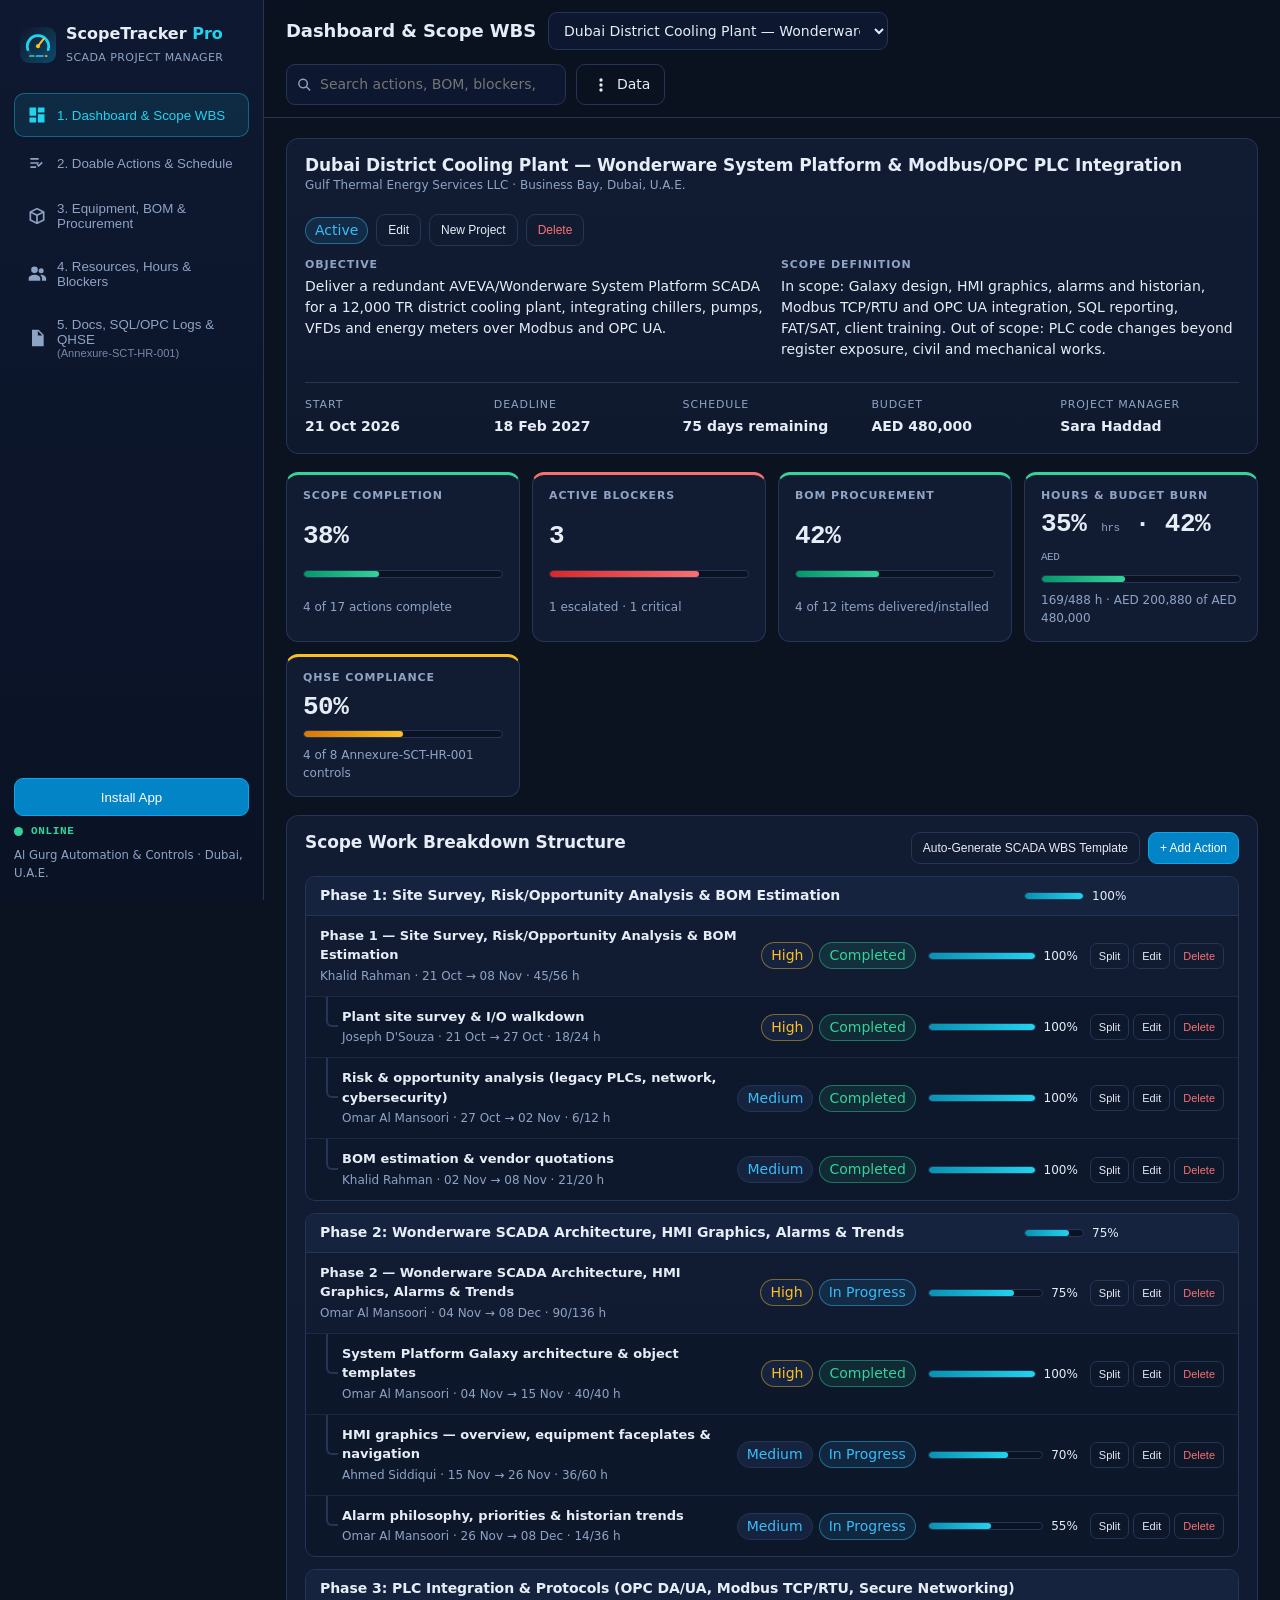
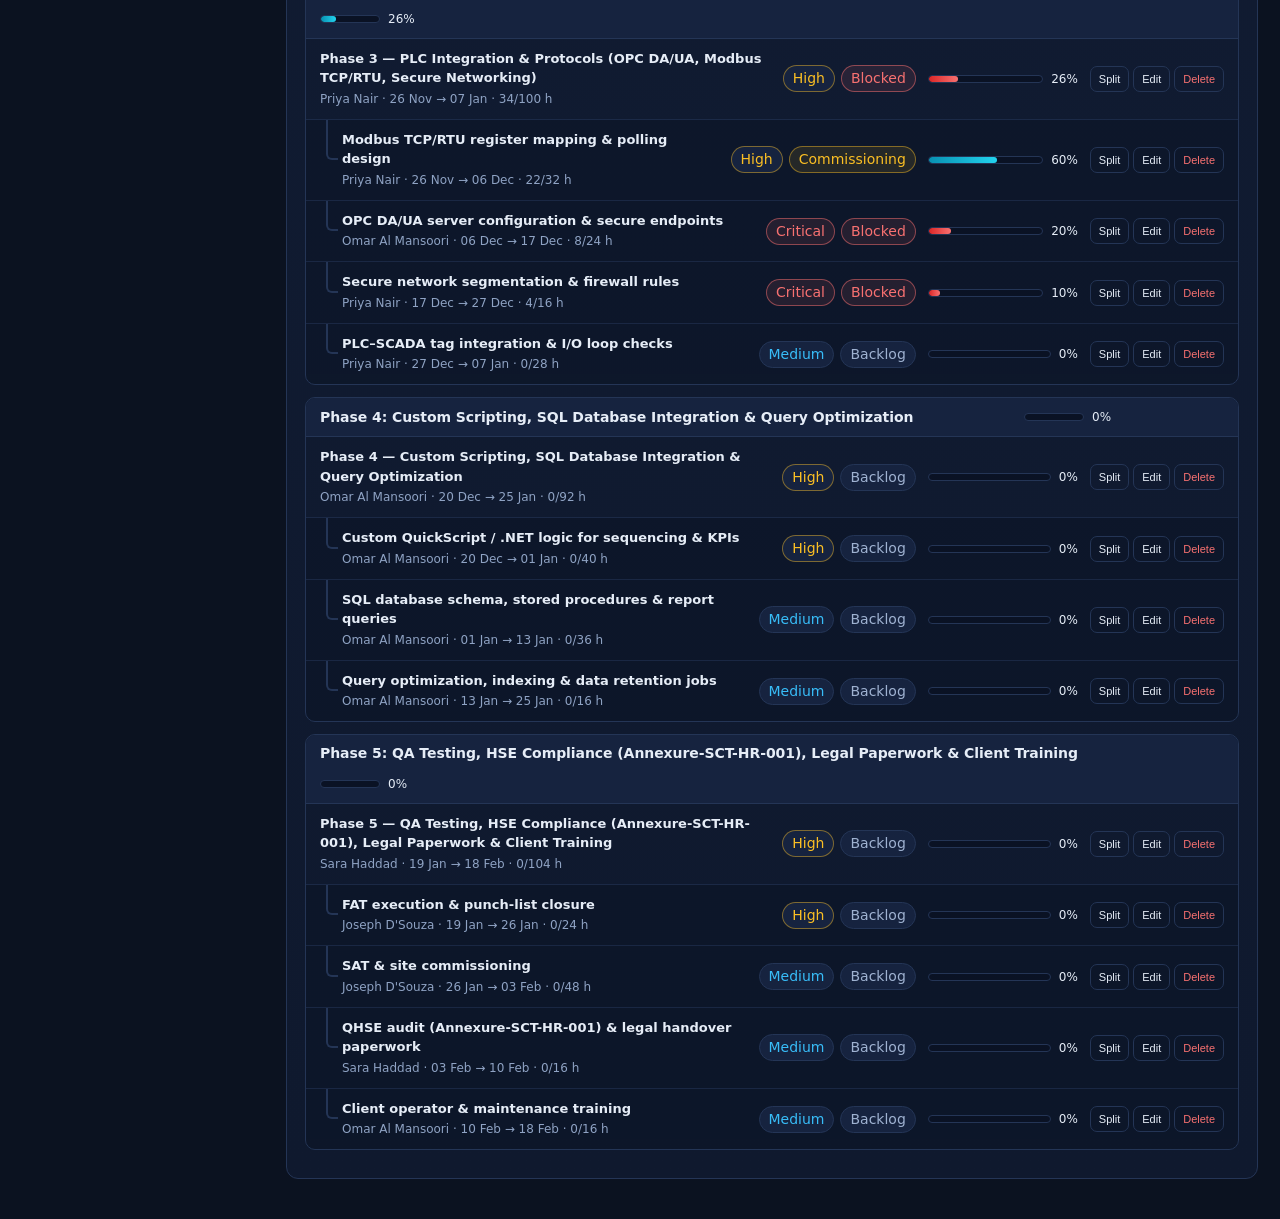
==== index.html @ cbdf81e4 "Add files via upload" ====
<!doctype html>
<html lang="en">
<head>
<meta charset="utf-8">
<meta name="viewport" content="width=device-width, initial-scale=1, viewport-fit=cover">
<title>ScopeTracker Pro — SCADA Engineering &amp; Project Manager</title>
<meta name="description" content="Offline-first project scope, WBS, BOM, resource and QHSE manager for Wonderware/AVEVA SCADA engineers.">
<link rel="manifest" href="manifest.webmanifest">
<link rel="icon" href="favicon.ico" sizes="any">
<link rel="icon" href="favicon.svg" type="image/svg+xml">
<link rel="icon" type="image/png" sizes="32x32" href="icons/favicon-32x32.png">
<link rel="icon" type="image/png" sizes="16x16" href="icons/favicon-16x16.png">
<link rel="apple-touch-icon" sizes="180x180" href="apple-touch-icon.png">
<meta name="theme-color" content="#0f172a">
<meta name="apple-mobile-web-app-capable" content="yes">
<meta name="mobile-web-app-capable" content="yes">
<meta name="apple-mobile-web-app-status-bar-style" content="black-translucent">
<meta name="apple-mobile-web-app-title" content="ScopeTracker">
<link rel="stylesheet" href="css/styles.css">
</head>
<body>

<svg width="0" height="0" style="position:absolute" aria-hidden="true" focusable="false">
  <defs>
    <symbol id="i-dash" viewBox="0 0 24 24"><path d="M3 13h8V3H3zm0 8h8v-6H3zm10 0h8V11h-8zm0-18v6h8V3z" fill="currentColor"/></symbol>
    <symbol id="i-tasks" viewBox="0 0 24 24"><path d="M4 6h10v2H4zm0 5h10v2H4zm0 5h7v2H4zm13.5-5.5 1.4 1.4-4.9 4.9-2.6-2.6 1.4-1.4 1.2 1.2z" fill="currentColor"/></symbol>
    <symbol id="i-bom" viewBox="0 0 24 24"><path d="M12 2 3 6.5v11L12 22l9-4.5v-11zm0 2.2 5.9 2.9L12 10 6.1 7.1zM5 8.7l6 3v7.6l-6-3zm8 10.6v-7.6l6-3v7.6z" fill="currentColor"/></symbol>
    <symbol id="i-team" viewBox="0 0 24 24"><path d="M9 11a4 4 0 1 0 0-8 4 4 0 0 0 0 8zm8 0a3 3 0 1 0 0-6 3 3 0 0 0 0 6zM9 13c-3 0-7 1.5-7 4.5V20h14v-2.5C16 14.5 12 13 9 13zm8 0c-.4 0-.8 0-1.2.1 1.4 1 2.2 2.4 2.2 4.4V20h5v-2.5c0-2.7-3.4-4.5-6-4.5z" fill="currentColor"/></symbol>
    <symbol id="i-docs" viewBox="0 0 24 24"><path d="M6 2h8l6 6v14H6zm7 1.5V9h5.5zM8 13h8v1.6H8zm0 3.5h8v1.6H8z" fill="currentColor"/></symbol>
    <symbol id="i-menu" viewBox="0 0 24 24"><path d="M12 8a2 2 0 1 0 0-4 2 2 0 0 0 0 4zm0 6a2 2 0 1 0 0-4 2 2 0 0 0 0 4zm0 6a2 2 0 1 0 0-4 2 2 0 0 0 0 4z" fill="currentColor"/></symbol>
    <symbol id="i-search" viewBox="0 0 24 24"><path d="M10 3a7 7 0 1 0 4.4 12.4l4.9 4.9 1.4-1.4-4.9-4.9A7 7 0 0 0 10 3zm0 2a5 5 0 1 1 0 10 5 5 0 0 1 0-10z" fill="currentColor"/></symbol>
  </defs>
</svg>

<a class="skip-link" href="#view">Skip to content</a>

<div class="shell">

  <aside class="sidebar">
    <div class="brand">
      <img src="favicon.svg" alt="" width="36" height="36">
      <div>
        <strong>ScopeTracker <em>Pro</em></strong>
        <small>SCADA Project Manager</small>
      </div>
    </div>

    <nav class="nav" aria-label="Primary">
      <button type="button" data-view="dashboard" title="Dashboard &amp; Scope WBS">
        <svg class="ico"><use href="#i-dash"/></svg>
        <span class="lbl-long">1. Dashboard &amp; Scope WBS</span><span class="lbl-short">Dashboard</span>
      </button>
      <button type="button" data-view="actions" title="Doable Actions &amp; Schedule">
        <svg class="ico"><use href="#i-tasks"/></svg>
        <span class="lbl-long">2. Doable Actions &amp; Schedule</span><span class="lbl-short">Actions</span>
      </button>
      <button type="button" data-view="bom" title="Equipment, BOM &amp; Procurement">
        <svg class="ico"><use href="#i-bom"/></svg>
        <span class="lbl-long">3. Equipment, BOM &amp; Procurement</span><span class="lbl-short">BOM</span>
      </button>
      <button type="button" data-view="resources" title="Resources, Hours &amp; Blockers">
        <svg class="ico"><use href="#i-team"/></svg>
        <span class="lbl-long">4. Resources, Hours &amp; Blockers</span><span class="lbl-short">Resources</span>
      </button>
      <button type="button" data-view="docs" title="Docs, SQL/OPC Logs &amp; QHSE (Annexure-SCT-HR-001)">
        <svg class="ico"><use href="#i-docs"/></svg>
        <span class="lbl-long">5. Docs, SQL/OPC Logs &amp; QHSE <small>(Annexure-SCT-HR-001)</small></span><span class="lbl-short">Docs·QHSE</span>
      </button>
    </nav>

    <div class="side-foot">
      <button type="button" class="btn primary block" id="installBtn" hidden>Install App</button>
      <div class="net" id="netState" role="status" aria-live="polite">
        <span class="net-dot"></span><span class="net-text">Online</span>
      </div>
      <small class="muted">Al Gurg Automation &amp; Controls · Dubai, U.A.E.</small>
    </div>
  </aside>

  <div class="main">
    <header class="topbar">
      <div class="topbar-title">
        <h1 id="pageTitle">Dashboard &amp; Scope WBS</h1>
        <label class="project-switch">
          <span class="sr-only">Active project</span>
          <select id="projectSwitch" aria-label="Active project"></select>
        </label>
      </div>
      <div class="topbar-tools">
        <label class="search">
          <svg class="ico"><use href="#i-search"/></svg>
          <input id="globalSearch" type="search" placeholder="Search actions, BOM, blockers, notes…" autocomplete="off" aria-label="Search">
        </label>
        <div class="net net-compact" id="netStateTop" role="status" aria-live="polite">
          <span class="net-dot"></span><span class="net-text">Online</span>
        </div>
        <details class="menu" id="dataMenu">
          <summary class="btn ghost" aria-label="Data and reports menu"><svg class="ico"><use href="#i-menu"/></svg><span class="menu-label">Data</span></summary>
          <div class="menu-panel">
            <button type="button" data-act="export-report">Export Project Report (JSON)</button>
            <button type="button" data-act="print-report">Printable Executive Summary</button>
            <hr>
            <button type="button" data-act="export-backup">Full Backup (JSON)</button>
            <button type="button" data-act="import-json">Import JSON Backup…</button>
            <hr>
            <button type="button" data-act="reset-demo" class="danger-text">Reset to Demo Data</button>
          </div>
        </details>
      </div>
    </header>

    <div class="install-banner" id="installBanner" hidden>
      <div>
        <strong id="installTitle">Install ScopeTracker Pro</strong>
        <span id="installText">Add it to your device for full-screen, offline-ready access to your project workspace.</span>
      </div>
      <div class="install-actions">
        <button type="button" class="btn primary sm" id="installBannerBtn">Install</button>
        <button type="button" class="btn ghost sm" id="installDismiss">Not now</button>
      </div>
    </div>

    <main id="view" tabindex="-1" aria-live="polite"></main>
  </div>
</div>

<div id="modalRoot"></div>
<div id="toastRoot" aria-live="polite"></div>

<div class="update-toast" id="updateToast" role="alert" hidden>
  <span>A new version of ScopeTracker Pro is ready.</span>
  <button type="button" class="btn primary sm" id="updateBtn">Update now</button>
  <button type="button" class="btn ghost sm" id="updateDismiss">Later</button>
</div>

<input type="file" id="importFile" accept="application/json,.json" hidden>
<div id="printReport" aria-hidden="true"></div>

<noscript><p style="padding:24px;color:#fff">ScopeTracker Pro requires JavaScript.</p></noscript>
<script src="js/app.js" defer></script>
</body>
</html>
---- css/styles.css ----
/* ScopeTracker Pro — industrial HMI dark theme */
:root {
  --bg: #0b1220;
  --surface: #111c33;
  --surface-2: #16233f;
  --surface-3: #1b2c4f;
  --line: #243556;
  --text: #e6edf7;
  --muted: #8fa3c4;
  --cyan: #22d3ee;
  --blue: #38bdf8;
  --amber: #fbbf24;
  --green: #34d399;
  --red: #f87171;
  --violet: #a78bfa;
  --radius: 12px;
  --shadow: 0 10px 30px rgba(0, 0, 0, .35);
  --side-w: 264px;
  --bottom-h: 62px;
  color-scheme: dark;
}

* { box-sizing: border-box; }
html { -webkit-text-size-adjust: 100%; }
body {
  margin: 0; min-height: 100vh; background: radial-gradient(1100px 520px at 15% -10%, #12315a 0%, transparent 60%), var(--bg);
  color: var(--text); font: 14px/1.5 system-ui, -apple-system, "Segoe UI", Roboto, sans-serif;
  padding-bottom: env(safe-area-inset-bottom);
}
h1, h2, h3, h4 { margin: 0; line-height: 1.25; letter-spacing: -.005em; }
h2 { font-size: 17px; } h3 { font-size: 14px; } h4 { font-size: 13px; }
p { margin: 0 0 8px; }
.muted { color: var(--muted); }
.small { font-size: 12px; }
.nowrap { white-space: nowrap; }
.spacer { flex: 1; }
.text-danger { color: var(--red); } .text-warn { color: var(--amber); } .text-ok { color: var(--green); }
.danger-text { color: var(--red) !important; }
.sr-only { position: absolute; width: 1px; height: 1px; overflow: hidden; clip: rect(0 0 0 0); white-space: nowrap; }
.skip-link { position: absolute; left: -999px; top: 8px; background: var(--cyan); color: #00212b; padding: 8px 12px; border-radius: 8px; z-index: 100; }
.skip-link:focus { left: 8px; }
:focus-visible { outline: 2px solid var(--cyan); outline-offset: 2px; }
.ico { width: 20px; height: 20px; flex: none; }
.row { display: flex; gap: 8px; align-items: center; flex-wrap: wrap; }

/* ---------- Layout ---------- */
.shell { display: grid; grid-template-columns: var(--side-w) minmax(0, 1fr); min-height: 100vh; }
.sidebar {
  position: sticky; top: 0; height: 100vh; display: flex; flex-direction: column; gap: 16px; padding: 18px 14px;
  background: linear-gradient(180deg, #0e1830, #0a1325); border-right: 1px solid var(--line);
}
.brand { display: flex; gap: 10px; align-items: center; padding: 4px 6px 10px; }
.brand img { border-radius: 9px; }
.brand strong { display: block; font-size: 16px; }
.brand em { font-style: normal; color: var(--cyan); }
.brand small { color: var(--muted); font-size: 11px; letter-spacing: .04em; text-transform: uppercase; }
.nav { display: grid; gap: 4px; }
.nav button {
  display: flex; align-items: center; gap: 10px; text-align: left; padding: 11px 12px; border-radius: 10px; border: 1px solid transparent;
  background: transparent; color: var(--muted); font: 600 13px/1.3 inherit; cursor: pointer; transition: background .15s, color .15s, border-color .15s;
}
.nav button:hover { background: var(--surface-2); color: var(--text); }
.nav button.active { background: rgba(34, 211, 238, .1); color: var(--cyan); border-color: rgba(34, 211, 238, .35); }
.nav .lbl-short { display: none; }
.nav small { display: block; font-weight: 500; opacity: .8; }
.side-foot { margin-top: auto; display: grid; gap: 10px; }
.net { display: inline-flex; align-items: center; gap: 8px; font: 600 11px/1 ui-monospace, Menlo, Consolas, monospace; letter-spacing: .06em; text-transform: uppercase; color: var(--green); }
.net-dot { width: 9px; height: 9px; border-radius: 50%; background: var(--green); box-shadow: 0 0 0 0 rgba(52, 211, 153, .6); animation: ping 2s infinite; }
.net.offline { color: var(--amber); }
.net.offline .net-dot { background: var(--amber); animation: none; box-shadow: none; }
@keyframes ping { 70% { box-shadow: 0 0 0 7px rgba(52, 211, 153, 0); } 100% { box-shadow: 0 0 0 0 rgba(52, 211, 153, 0); } }
.net-compact { display: none; }

.main { min-width: 0; display: flex; flex-direction: column; }
.topbar {
  position: sticky; top: 0; z-index: 20; display: flex; gap: 14px; justify-content: space-between; align-items: center; flex-wrap: wrap;
  padding: 12px 22px; background: rgba(11, 18, 32, .86); backdrop-filter: blur(10px); border-bottom: 1px solid var(--line);
}
.topbar-title { display: flex; gap: 12px; align-items: center; flex-wrap: wrap; min-width: 0; }
.topbar-title h1 { font-size: 18px; }
.project-switch select { max-width: 340px; }
.topbar-tools { display: flex; gap: 10px; align-items: center; }
.search { position: relative; display: block; }
.search .ico { position: absolute; left: 10px; top: 50%; transform: translateY(-50%); color: var(--muted); width: 17px; height: 17px; }
.search input { padding-left: 33px; width: 280px; }
#view { padding: 20px 22px 40px; display: grid; gap: 18px; align-content: start; outline: none; }

/* ---------- Controls ---------- */
input, select, textarea {
  font: inherit; color: var(--text); background: #0d1730; border: 1px solid var(--line); border-radius: 9px; padding: 9px 11px; width: 100%; min-height: 38px;
  transition: border-color .15s, box-shadow .15s;
}
input[type=checkbox] { width: auto; min-height: 0; accent-color: var(--cyan); }
input[type=range] { padding: 0; accent-color: var(--cyan); min-height: 24px; background: transparent; border: 0; }
input:focus, select:focus, textarea:focus { border-color: var(--cyan); box-shadow: 0 0 0 3px rgba(34, 211, 238, .18); outline: none; }
textarea { resize: vertical; }
select { appearance: auto; }
.btn {
  display: inline-flex; align-items: center; justify-content: center; gap: 6px; padding: 9px 14px; min-height: 38px; border-radius: 9px; cursor: pointer;
  font: 600 13px/1 inherit; color: var(--text); background: var(--surface-2); border: 1px solid var(--line); transition: transform .12s, background .15s, border-color .15s; text-decoration: none; list-style: none;
}
.btn:hover { background: var(--surface-3); transform: translateY(-1px); }
.btn:active { transform: translateY(0); }
.btn.primary { background: #0284c7; border-color: #0ea5e9; color: #fff; }
.btn.primary:hover { background: #0369a1; }
.btn.ghost { background: transparent; }
.btn.ghost:hover { background: var(--surface-2); }
.btn.sm { padding: 7px 11px; min-height: 32px; font-size: 12px; }
.btn.xs { padding: 4px 8px; min-height: 26px; font-size: 11px; border-radius: 7px; }
.btn.block { width: 100%; }
.icon-btn { background: transparent; border: 0; color: var(--muted); font-size: 20px; line-height: 1; cursor: pointer; padding: 4px 8px; border-radius: 6px; }
.icon-btn:hover { color: var(--text); background: var(--surface-2); }
summary.btn::-webkit-details-marker { display: none; }
.menu { position: relative; }
.menu-panel { position: absolute; right: 0; top: calc(100% + 6px); min-width: 250px; background: var(--surface); border: 1px solid var(--line); border-radius: 12px; box-shadow: var(--shadow); padding: 6px; z-index: 30; display: grid; }
.menu-panel button { text-align: left; background: transparent; border: 0; color: var(--text); padding: 10px 12px; border-radius: 8px; cursor: pointer; font: 500 13px/1.2 inherit; }
.menu-panel button:hover { background: var(--surface-2); }
.menu-panel hr { border: 0; border-top: 1px solid var(--line); margin: 4px 0; width: 100%; }

/* ---------- Cards, KPIs, bars ---------- */
.card { background: linear-gradient(180deg, var(--surface), #0f192e); border: 1px solid var(--line); border-radius: var(--radius); padding: 16px 18px; }
.card-head { display: flex; justify-content: space-between; align-items: flex-start; gap: 12px; flex-wrap: wrap; margin-bottom: 12px; }
.card.empty, .empty-inline { text-align: center; padding: 36px 18px; }
.grid-2 { display: grid; grid-template-columns: repeat(2, minmax(0, 1fr)); gap: 18px; }
.grid-2 h4 { color: var(--muted); text-transform: uppercase; font-size: 11px; letter-spacing: .08em; margin-bottom: 4px; }
.facts { display: grid; grid-template-columns: repeat(auto-fit, minmax(150px, 1fr)); gap: 10px; margin: 14px 0 0; padding-top: 14px; border-top: 1px solid var(--line); }
.facts dt { color: var(--muted); font-size: 11px; text-transform: uppercase; letter-spacing: .08em; }
.facts dd { margin: 2px 0 0; font-weight: 600; }
.kpi-grid { display: grid; grid-template-columns: repeat(auto-fit, minmax(210px, 1fr)); gap: 12px; }
.kpi-grid.compact { grid-template-columns: repeat(auto-fit, minmax(220px, 1fr)); }
.kpi { background: var(--surface); border: 1px solid var(--line); border-top: 3px solid var(--green); border-radius: var(--radius); padding: 14px 16px; display: grid; gap: 8px; }
.kpi.warn { border-top-color: var(--amber); } .kpi.danger { border-top-color: var(--red); }
.kpi h3 { color: var(--muted); font-size: 11px; text-transform: uppercase; letter-spacing: .08em; }
.kpi-value { font: 700 26px/1.1 ui-monospace, "SF Mono", Menlo, Consolas, monospace; letter-spacing: -.02em; }
.kpi-value small { font-size: 11px; color: var(--muted); font-weight: 500; }
.kpi p { margin: 0; }
.bar { height: 8px; background: #0a1224; border: 1px solid var(--line); border-radius: 999px; overflow: hidden; min-width: 60px; }
.bar > span { display: block; height: 100%; background: linear-gradient(90deg, #0891b2, var(--cyan)); border-radius: 999px; transition: width .4s ease; }
.bar.ok > span { background: linear-gradient(90deg, #059669, var(--green)); }
.bar.warn > span { background: linear-gradient(90deg, #d97706, var(--amber)); }
.bar.danger > span { background: linear-gradient(90deg, #dc2626, var(--red)); }

/* ---------- Badges ---------- */
.badge { display: inline-flex; align-items: center; padding: 2px 9px; border-radius: 999px; font: 600 11px/1.6 inherit; border: 1px solid var(--line); background: var(--surface-2); color: var(--text); white-space: nowrap; }
.badge.phase { color: var(--violet); border-color: rgba(167, 139, 250, .4); background: rgba(167, 139, 250, .08); }
.badge.st-backlog { color: #9fb2d1; }
.badge.st-progress { color: var(--blue); border-color: rgba(56, 189, 248, .45); background: rgba(56, 189, 248, .1); }
.badge.st-comm { color: var(--amber); border-color: rgba(251, 191, 36, .45); background: rgba(251, 191, 36, .1); }
.badge.st-blocked { color: var(--red); border-color: rgba(248, 113, 113, .5); background: rgba(248, 113, 113, .1); }
.badge.st-done { color: var(--green); border-color: rgba(52, 211, 153, .45); background: rgba(52, 211, 153, .1); }
.badge.pri-low { color: #9fb2d1; }
.badge.pri-medium { color: var(--blue); }
.badge.pri-high { color: var(--amber); border-color: rgba(251, 191, 36, .45); }
.badge.pri-critical { color: var(--red); border-color: rgba(248, 113, 113, .5); background: rgba(248, 113, 113, .1); }

/* ---------- WBS ---------- */
.phase { border: 1px solid var(--line); border-radius: 10px; margin-bottom: 12px; overflow: hidden; }
.phase-head { display: flex; justify-content: space-between; align-items: center; gap: 12px; flex-wrap: wrap; padding: 10px 14px; background: var(--surface-2); border-bottom: 1px solid var(--line); }
.phase-prog { display: flex; align-items: center; gap: 8px; width: 200px; }
.wbs-row { display: grid; grid-template-columns: minmax(0, 1fr) auto 150px auto; gap: 12px; align-items: center; padding: 10px 14px; border-bottom: 1px solid rgba(36, 53, 86, .6); }
.wbs-row:last-child { border-bottom: 0; }
.wbs-row.lvl1 { padding-left: 36px; background: rgba(11, 18, 32, .35); position: relative; }
.wbs-row.lvl1::before { content: ""; position: absolute; left: 20px; top: 0; bottom: 50%; width: 10px; border-left: 2px solid var(--line); border-bottom: 2px solid var(--line); border-bottom-left-radius: 6px; }
.wbs-main strong { display: block; font-size: 13px; }
.wbs-meta { display: flex; gap: 6px; flex-wrap: wrap; }
.wbs-prog { display: flex; align-items: center; gap: 8px; }
.wbs-prog .bar { flex: 1; }
.wbs-btns { display: flex; gap: 4px; }

/* ---------- Toolbar, segmented, chips ---------- */
.toolbar { display: flex; gap: 12px; align-items: flex-end; flex-wrap: wrap; padding: 12px 14px; background: var(--surface); border: 1px solid var(--line); border-radius: var(--radius); }
.toolbar label { display: grid; gap: 4px; font-size: 11px; color: var(--muted); text-transform: uppercase; letter-spacing: .06em; min-width: 140px; }
.seg { display: inline-flex; border: 1px solid var(--line); border-radius: 9px; overflow: hidden; }
.seg button { background: transparent; border: 0; color: var(--muted); padding: 8px 13px; cursor: pointer; font: 600 12px/1 inherit; }
.seg button.on { background: rgba(34, 211, 238, .12); color: var(--cyan); }
.chips { display: flex; gap: 8px; flex-wrap: wrap; }
.chip { display: inline-flex; gap: 8px; align-items: center; padding: 6px 12px; border: 1px solid var(--line); border-radius: 999px; background: var(--surface); font-size: 12px; color: var(--muted); }
.chip b { color: var(--text); font-family: ui-monospace, Menlo, Consolas, monospace; }

/* ---------- Kanban ---------- */
.kanban { display: grid; grid-template-columns: repeat(5, minmax(240px, 1fr)); gap: 12px; overflow-x: auto; padding-bottom: 6px; scroll-snap-type: x proximity; }
.kcol { background: rgba(17, 28, 51, .6); border: 1px solid var(--line); border-radius: var(--radius); padding: 10px; display: flex; flex-direction: column; gap: 10px; min-height: 120px; scroll-snap-align: start; border-top: 3px solid var(--muted); }
.kcol.st-progress { border-top-color: var(--blue); } .kcol.st-comm { border-top-color: var(--amber); } .kcol.st-blocked { border-top-color: var(--red); } .kcol.st-done { border-top-color: var(--green); }
.kcol header { display: flex; justify-content: space-between; align-items: center; }
.count { font: 700 12px/1 ui-monospace, Menlo, Consolas, monospace; background: var(--surface-2); border-radius: 999px; padding: 4px 9px; }
.kcard { background: var(--surface); border: 1px solid var(--line); border-left: 3px solid var(--line); border-radius: 10px; padding: 11px; display: grid; gap: 6px; transition: transform .15s, box-shadow .15s; }
.kcard:hover { transform: translateY(-2px); box-shadow: var(--shadow); }
.kcard.pri-high { border-left-color: var(--amber); } .kcard.pri-critical { border-left-color: var(--red); } .kcard.pri-medium { border-left-color: var(--blue); }
.kcard-top { display: flex; gap: 6px; flex-wrap: wrap; }
.kcard h4 { font-size: 13px; }
.kcard p { margin: 0; }
.slider { display: grid; gap: 2px; font-size: 12px; color: var(--muted); }
.slider b { color: var(--text); }
.kcard-actions { display: flex; gap: 4px; flex-wrap: wrap; align-items: center; }
.kcard-actions select { flex: 1 1 100%; min-height: 32px; padding: 5px 8px; font-size: 12px; }
.empty-col { text-align: center; padding: 10px; }

/* ---------- Tables ---------- */
.table-wrap { overflow-x: auto; border: 1px solid var(--line); border-radius: var(--radius); background: var(--surface); }
.data-table { width: 100%; border-collapse: collapse; font-size: 13px; }
.data-table th { text-align: left; font-size: 11px; text-transform: uppercase; letter-spacing: .07em; color: var(--muted); padding: 10px 12px; background: var(--surface-2); border-bottom: 1px solid var(--line); position: sticky; top: 0; white-space: nowrap; }
.data-table td { padding: 10px 12px; border-bottom: 1px solid rgba(36, 53, 86, .6); vertical-align: top; }
.data-table tbody tr:hover { background: rgba(34, 211, 238, .04); }
.data-table tfoot td { font-weight: 700; background: var(--surface-2); }
.data-table .num { text-align: right; font-family: ui-monospace, Menlo, Consolas, monospace; white-space: nowrap; }
.data-table tr.parent td { background: rgba(22, 35, 63, .5); }
.data-table td.lvl1 { padding-left: 30px; }
.notes-cell { max-width: 280px; font-size: 12px; color: #c4d2ea; }
.inline-select { min-height: 30px; padding: 4px 8px; font-size: 12px; font-weight: 600; width: auto; }
.inline-select.bs-delivered, .inline-select.bs-installed, .inline-select.ds-approved, .inline-select.ds-handed-over { color: var(--green); }
.inline-select.bs-ordered, .inline-select.ds-in-review { color: var(--amber); }
.inline-select.bs-rfq-sent, .inline-select.ds-draft { color: var(--blue); }

/* ---------- Gantt ---------- */
.gantt-scale { display: flex; justify-content: space-between; font-size: 11px; color: var(--muted); padding-left: 32%; margin-bottom: 6px; }
.gantt-body { position: relative; display: grid; gap: 3px; }
.gantt-today { position: absolute; top: 0; bottom: 0; width: 2px; background: var(--amber); opacity: .8; z-index: 2; pointer-events: none; }
.gantt-row { display: grid; grid-template-columns: 32% 1fr; align-items: center; min-height: 26px; }
.gantt-label { font-size: 12px; padding-right: 10px; overflow: hidden; text-overflow: ellipsis; white-space: nowrap; }
.gantt-row.child .gantt-label { padding-left: 16px; color: var(--muted); }
.gantt-row.parent .gantt-label { font-weight: 700; }
.gantt-track { position: relative; height: 16px; background: rgba(10, 18, 36, .8); border-radius: 6px; }
.gantt-bar { position: absolute; top: 2px; bottom: 2px; border-radius: 5px; background: rgba(143, 163, 196, .35); border: 1px solid rgba(143, 163, 196, .5); overflow: hidden; }
.gantt-bar > span { display: block; height: 100%; background: rgba(143, 163, 196, .8); }
.gantt-bar.st-progress { background: rgba(56, 189, 248, .25); border-color: var(--blue); } .gantt-bar.st-progress > span { background: var(--blue); }
.gantt-bar.st-comm { background: rgba(251, 191, 36, .25); border-color: var(--amber); } .gantt-bar.st-comm > span { background: var(--amber); }
.gantt-bar.st-blocked { background: rgba(248, 113, 113, .25); border-color: var(--red); } .gantt-bar.st-blocked > span { background: var(--red); }
.gantt-bar.st-done { background: rgba(52, 211, 153, .25); border-color: var(--green); } .gantt-bar.st-done > span { background: var(--green); }

/* ---------- Resources ---------- */
.budget-grid { display: grid; grid-template-columns: repeat(auto-fit, minmax(150px, 1fr)); gap: 12px; margin-bottom: 12px; }
.budget-grid div { display: grid; }
.budget-grid strong { font: 700 17px/1.3 ui-monospace, Menlo, Consolas, monospace; }
.blockers { display: grid; gap: 10px; }
.blocker { border: 1px solid var(--line); border-left: 4px solid var(--amber); border-radius: 10px; padding: 12px 14px; background: var(--surface); display: grid; gap: 6px; }
.blocker.sev-critical { border-left-color: var(--red); } .blocker.sev-low { border-left-color: var(--muted); } .blocker.resolved { opacity: .6; border-left-color: var(--green); }
.blocker header { display: flex; justify-content: space-between; gap: 10px; flex-wrap: wrap; }
.blocker p { margin: 0; }

/* ---------- Docs / QHSE ---------- */
.score-row { display: grid; grid-template-columns: repeat(auto-fit, minmax(240px, 1fr)); gap: 12px; }
.score { background: var(--surface); border: 1px solid var(--line); border-radius: var(--radius); padding: 14px 16px; display: grid; }
.score span { color: var(--muted); font-size: 11px; text-transform: uppercase; letter-spacing: .08em; }
.score strong { font: 700 32px/1.2 ui-monospace, Menlo, Consolas, monospace; }
.score small { color: var(--muted); }
.qa-grid { display: grid; grid-template-columns: repeat(auto-fit, minmax(300px, 1fr)); gap: 12px; align-items: start; }
.qa-card .card-head { margin-bottom: 8px; }
.checklist { list-style: none; margin: 12px 0 0; padding: 0; display: grid; gap: 2px; }
.checklist li { display: flex; align-items: flex-start; justify-content: space-between; gap: 6px; padding: 7px 4px; border-bottom: 1px dashed rgba(36, 53, 86, .8); }
.checklist label { display: flex; gap: 10px; align-items: flex-start; cursor: pointer; font-size: 13px; }
.checklist input:checked + span { color: var(--muted); text-decoration: line-through; }
.checklist input { margin-top: 3px; transform: scale(1.15); }
.notes { display: grid; gap: 10px; }
.note { border: 1px solid var(--line); border-radius: 10px; padding: 12px 14px; background: var(--surface); display: grid; gap: 8px; }
.note header { display: flex; justify-content: space-between; gap: 10px; flex-wrap: wrap; }
.note pre { margin: 0; white-space: pre-wrap; word-break: break-word; font: 12px/1.55 ui-monospace, "SF Mono", Menlo, Consolas, monospace; background: #0a1224; border: 1px solid var(--line); border-radius: 8px; padding: 10px 12px; color: #cfe3ff; }

/* ---------- Modal, toast, install ---------- */
.modal-backdrop { position: fixed; inset: 0; z-index: 60; background: rgba(4, 8, 18, .72); backdrop-filter: blur(3px); display: grid; place-items: center; padding: 16px; animation: fade .15s ease; }
.modal { width: min(560px, 100%); max-height: calc(100vh - 32px); overflow: auto; background: var(--surface); border: 1px solid var(--line); border-radius: 14px; box-shadow: var(--shadow); animation: rise .18s ease; }
.modal.wide { width: min(760px, 100%); }
.modal-head { display: flex; justify-content: space-between; align-items: center; padding: 14px 18px; border-bottom: 1px solid var(--line); position: sticky; top: 0; background: var(--surface); z-index: 1; }
.modal-body { padding: 16px 18px 18px; }
.modal-actions { display: flex; gap: 8px; justify-content: flex-end; margin-top: 12px; }
.form-grid { display: grid; grid-template-columns: repeat(2, minmax(0, 1fr)); gap: 12px; }
.field { display: grid; gap: 5px; align-content: start; }
.field.full { grid-column: 1 / -1; }
.field label { font-size: 12px; color: var(--muted); font-weight: 600; }
.field.check label { color: var(--text); display: flex; gap: 8px; align-items: center; font-weight: 500; }
.field output { color: var(--cyan); font-family: ui-monospace, Menlo, Consolas, monospace; }
.req { color: var(--red); font-style: normal; }
.form-error { color: var(--red); min-height: 18px; margin: 10px 0 0; font-weight: 600; }
@keyframes fade { from { opacity: 0; } } @keyframes rise { from { transform: translateY(10px); opacity: 0; } }
#toastRoot { position: fixed; right: 16px; bottom: calc(16px + env(safe-area-inset-bottom)); z-index: 80; display: grid; gap: 8px; max-width: min(380px, calc(100vw - 32px)); }
.toast { background: var(--surface-3); border: 1px solid var(--line); border-left: 4px solid var(--blue); padding: 11px 14px; border-radius: 10px; box-shadow: var(--shadow); animation: rise .2s ease; transition: opacity .3s; }
.toast.ok { border-left-color: var(--green); } .toast.error { border-left-color: var(--red); } .toast.out { opacity: 0; }
.install-banner { display: flex; gap: 14px; justify-content: space-between; align-items: center; flex-wrap: wrap; margin: 14px 22px 0; padding: 12px 16px; border-radius: var(--radius); background: linear-gradient(90deg, rgba(2, 132, 199, .25), rgba(34, 211, 238, .08)); border: 1px solid rgba(34, 211, 238, .4); }
.install-banner[hidden], .update-toast[hidden] { display: none !important; }
.install-banner strong { display: block; }
.install-banner span { color: var(--muted); font-size: 12px; }
.install-actions { display: flex; gap: 8px; }
.update-toast { position: fixed; left: 50%; transform: translateX(-50%); bottom: calc(24px + env(safe-area-inset-bottom)); z-index: 90; display: flex; gap: 10px; align-items: center; flex-wrap: wrap; justify-content: center; background: var(--surface-3); border: 1px solid var(--cyan); border-radius: 12px; padding: 10px 14px; box-shadow: var(--shadow); width: max-content; max-width: calc(100vw - 24px); }
#printReport { display: none; }

/* ---------- Responsive ---------- */
@media (max-width: 1100px) {
  .wbs-row { grid-template-columns: minmax(0, 1fr) auto; }
  .wbs-prog { grid-column: 1; } .wbs-btns { grid-column: 2; grid-row: 1 / span 2; flex-direction: column; }
  .search input { width: 200px; }
}
@media (max-width: 860px) {
  .shell { grid-template-columns: 1fr; }
  .sidebar {
    position: fixed; top: auto; bottom: 0; left: 0; right: 0; height: auto; z-index: 40; flex-direction: row; padding: 6px 6px calc(6px + env(safe-area-inset-bottom));
    border-right: 0; border-top: 1px solid var(--line); background: rgba(10, 19, 37, .96); backdrop-filter: blur(10px);
  }
  .brand, .side-foot { display: none; }
  .nav { grid-auto-flow: column; grid-auto-columns: 1fr; width: 100%; gap: 2px; }
  .nav button { flex-direction: column; gap: 3px; padding: 7px 2px; font-size: 10px; text-align: center; justify-content: center; min-height: var(--bottom-h); }
  .nav .lbl-long { display: none; } .nav .lbl-short { display: inline; }
  .main { padding-bottom: calc(var(--bottom-h) + 18px + env(safe-area-inset-bottom)); }
  .topbar { padding: 10px 14px; }
  .topbar-title h1 { font-size: 16px; }
  .net-compact { display: inline-flex; }
  .search { flex: 1; } .search input { width: 100%; }
  .topbar-tools { width: 100%; }
  .menu-label { display: none; }
  #view { padding: 14px 14px 30px; }
  .grid-2, .form-grid { grid-template-columns: 1fr; }
  .install-banner { margin: 12px 14px 0; }
  .kanban { grid-template-columns: repeat(5, 82vw); }
  #toastRoot { bottom: calc(var(--bottom-h) + 18px + env(safe-area-inset-bottom)); }
  .update-toast { bottom: calc(var(--bottom-h) + 18px + env(safe-area-inset-bottom)); }
  .gantt-row { grid-template-columns: 38% 1fr; } .gantt-scale { padding-left: 38%; }
  .gantt-today { display: none; }
}
@media (prefers-reduced-motion: reduce) { * { animation: none !important; transition: none !important; } }

/* ---------- Print: executive handover ---------- */
@media print {
  @page { margin: 14mm; }
  body { background: #fff !important; color: #111 !important; font-size: 11pt; padding: 0; }
  body.printing .shell, body.printing #modalRoot, body.printing #toastRoot, body.printing .update-toast, body.printing .install-banner { display: none !important; }
  body.printing #printReport { display: block !important; }
  body:not(.printing) .sidebar, body:not(.printing) .topbar, body:not(.printing) .install-banner, body:not(.printing) .toolbar, body:not(.printing) button, body:not(.printing) .menu, body:not(.printing) .update-toast, body:not(.printing) #toastRoot, body:not(.printing) .nav { display: none !important; }
  body:not(.printing) .shell { display: block; }
  body:not(.printing) .card, body:not(.printing) .kpi, body:not(.printing) .table-wrap { background: #fff; color: #111; border-color: #bbb; break-inside: avoid; }
  .report { color: #111; font-family: Georgia, "Times New Roman", serif; }
  .report header { border-bottom: 3px solid #0284c7; margin-bottom: 12px; padding-bottom: 8px; }
  .report h1 { font-size: 22pt; margin: 0 0 4px; color: #0b3b5b; }
  .report h2 { font-size: 13pt; margin: 16px 0 6px; color: #0b3b5b; border-bottom: 1px solid #bbb; padding-bottom: 2px; }
  .report p { margin: 0 0 4px; }
  .report table { width: 100%; border-collapse: collapse; font-size: 9.5pt; margin-bottom: 8px; }
  .report th, .report td { border: 1px solid #bbb; padding: 4px 6px; text-align: left; vertical-align: top; }
  .report thead th, .report tbody th { background: #eef4f9; }
  .report ul { margin: 0; padding-left: 18px; columns: 2; font-size: 9.5pt; list-style: none; }
  .report tr, .report li { break-inside: avoid; }
}
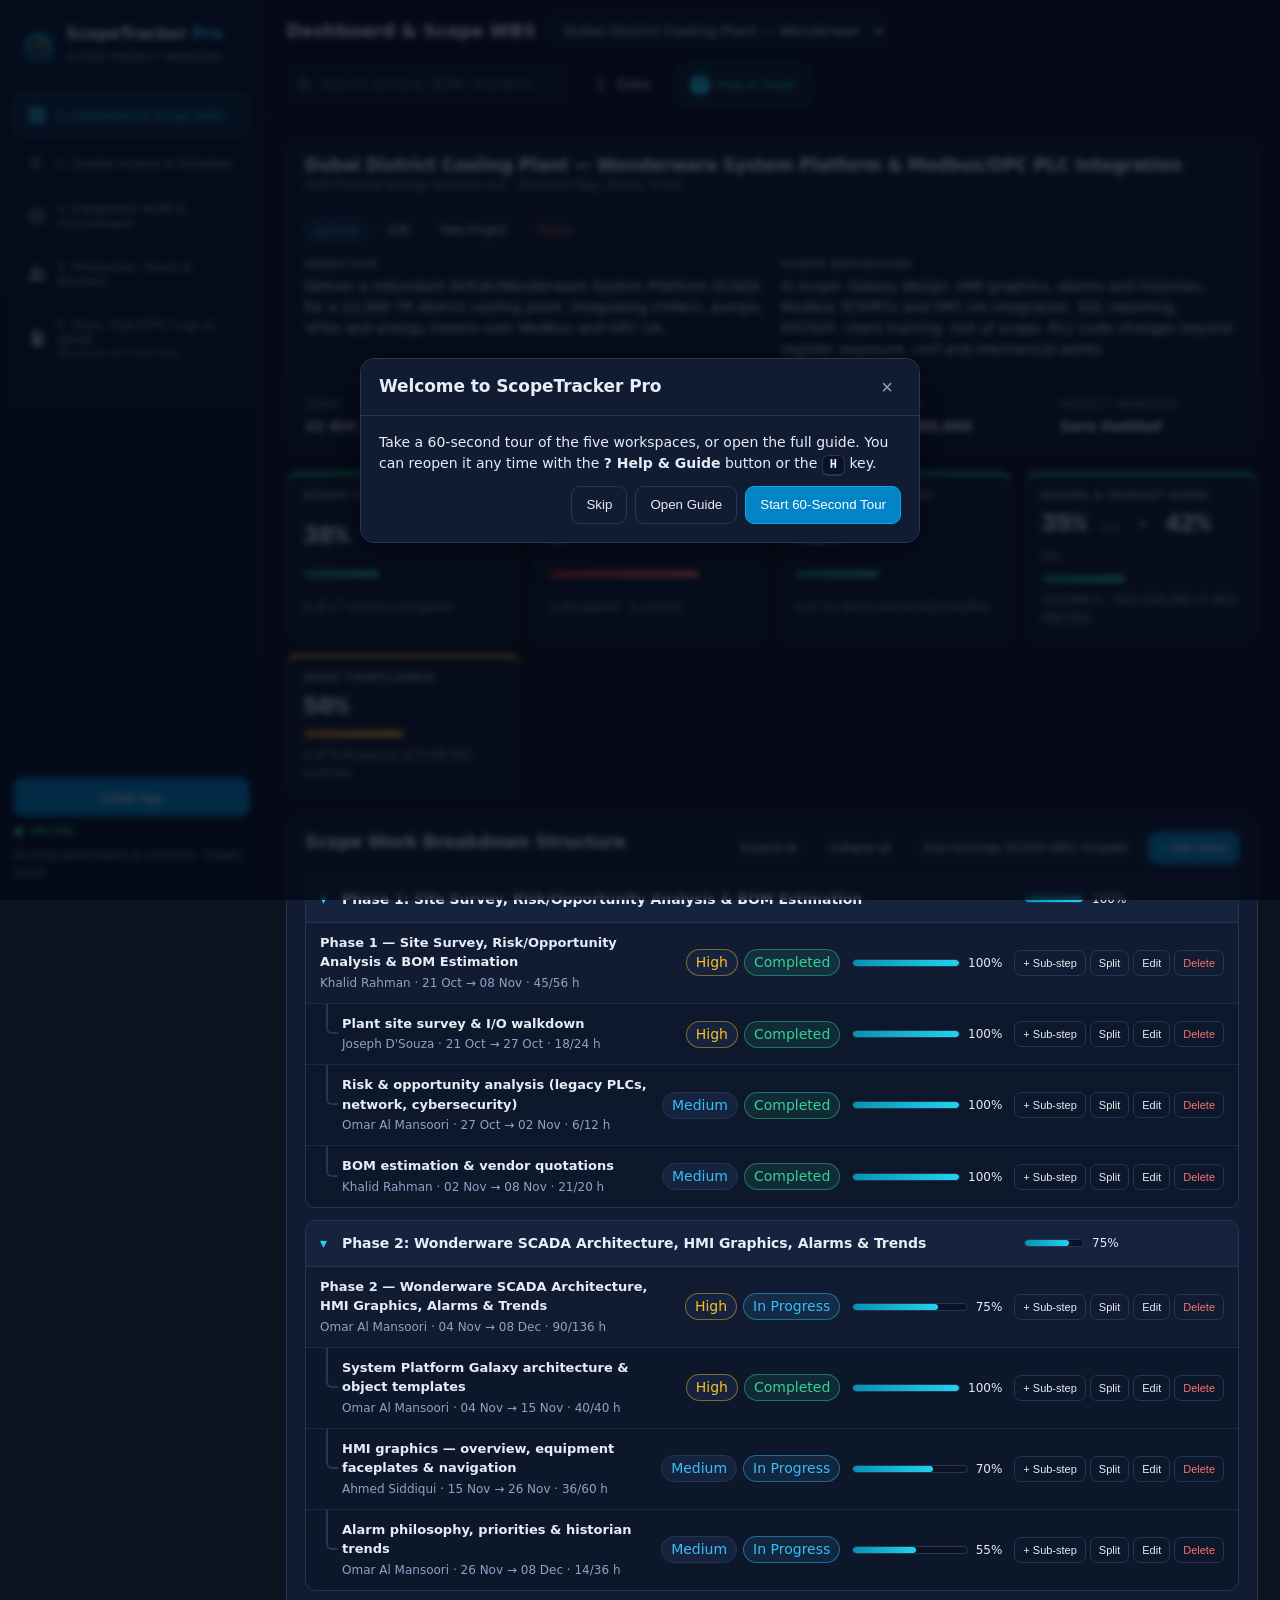
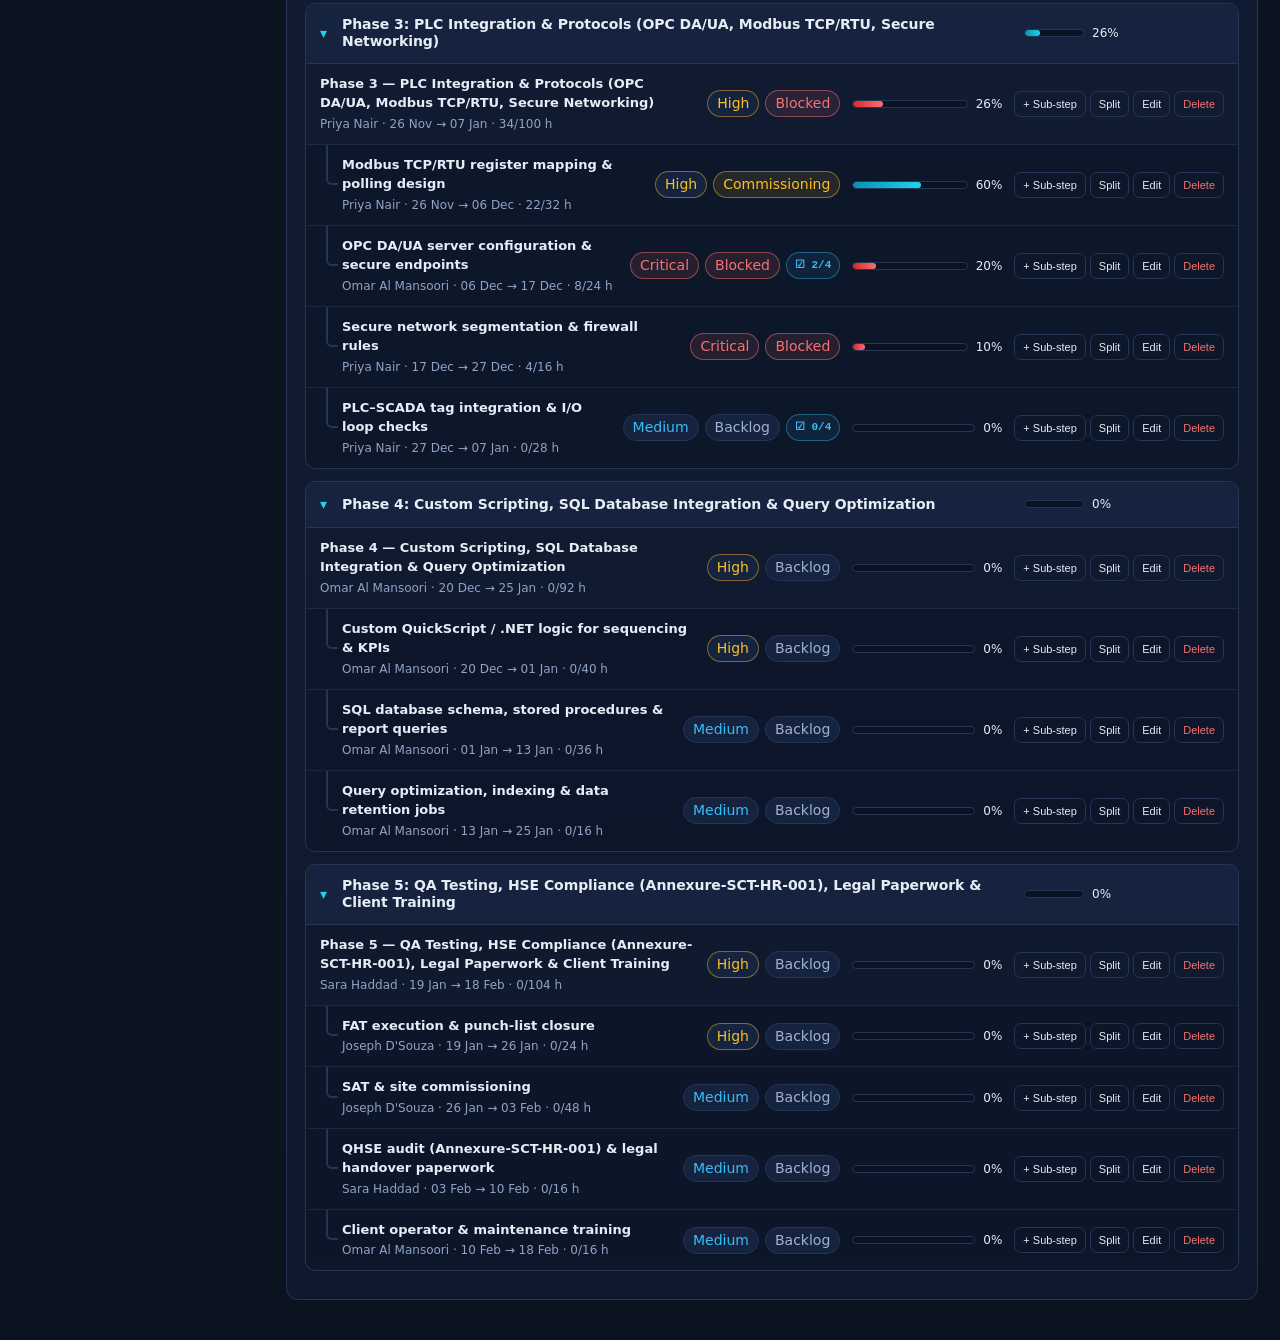
==== commit c63ba263: "Add files via upload" ====
--- a/index.html
+++ b/index.html
@@ -106,6 +106,7 @@
             <button type="button" data-act="reset-demo" class="danger-text">Reset to Demo Data</button>
           </div>
         </details>
+        <button type="button" class="btn help-btn" data-act="help" aria-label="Help and guide (shortcut H)"><span aria-hidden="true">?</span><span class="menu-label">Help &amp; Guide</span></button>
       </div>
     </header>
 
--- a/css/styles.css
+++ b/css/styles.css
@@ -336,3 +336,49 @@
   .report ul { margin: 0; padding-left: 18px; columns: 2; font-size: 9.5pt; list-style: none; }
   .report tr, .report li { break-inside: avoid; }
 }
+
+/* ---------- v2: help, tour, filters, sub-steps ---------- */
+.help-btn { border-color: rgba(34, 211, 238, .55); color: var(--cyan); background: rgba(34, 211, 238, .08); }
+.help-btn:hover { background: rgba(34, 211, 238, .16); }
+.help-btn > span:first-child { display: inline-grid; place-items: center; width: 20px; height: 20px; border-radius: 50%; background: var(--cyan); color: #00212b; font-weight: 800; }
+.help-tabs { display: flex; gap: 2px; flex-wrap: wrap; border-bottom: 1px solid var(--line); margin-bottom: 14px; }
+.help-tabs button { background: transparent; border: 0; border-bottom: 2px solid transparent; color: var(--muted); padding: 9px 12px; cursor: pointer; font: 600 13px/1.2 inherit; }
+.help-tabs button:hover { color: var(--text); }
+.help-tabs button[aria-selected="true"] { color: var(--cyan); border-bottom-color: var(--cyan); }
+.help-pane { max-height: 52vh; overflow: auto; padding-right: 4px; }
+.guide-cards { list-style: none; margin: 0; padding: 0; display: grid; gap: 10px; }
+.guide-cards li { display: flex; gap: 12px; align-items: flex-start; background: var(--surface-2); border: 1px solid var(--line); border-radius: 10px; padding: 12px 14px; }
+.guide-cards .n { flex: none; min-width: 30px; height: 30px; padding: 0 4px; border-radius: 15px; background: rgba(34, 211, 238, .15); color: var(--cyan); display: grid; place-items: center; font: 700 13px ui-monospace, Menlo, Consolas, monospace; }
+.guide-cards h4 { margin-bottom: 3px; font-size: 14px; }
+.guide-cards p { margin: 0; color: #c4d2ea; }
+.help-table { width: 100%; border-collapse: collapse; font-size: 13px; }
+.help-table th, .help-table td { text-align: left; vertical-align: top; padding: 9px 10px; border-bottom: 1px solid rgba(36, 53, 86, .7); }
+.help-table thead th { font-size: 11px; text-transform: uppercase; letter-spacing: .07em; color: var(--muted); }
+.help-table tbody th { width: 34%; font-weight: 600; }
+.help-table td { color: #c4d2ea; }
+kbd { font: 600 12px ui-monospace, Menlo, Consolas, monospace; background: #0a1224; border: 1px solid var(--line); border-bottom-width: 2px; border-radius: 6px; padding: 2px 7px; color: var(--text); }
+.filter-note { display: flex; justify-content: space-between; align-items: center; gap: 10px; flex-wrap: wrap; padding: 9px 14px; margin-bottom: 12px; border-radius: 10px; background: rgba(251, 191, 36, .1); border: 1px solid rgba(251, 191, 36, .4); color: #fde68a; }
+.toolbar + .filter-note { margin: 0; }
+.link-btn { background: transparent; border: 0; color: var(--cyan); cursor: pointer; font: 600 13px/1 inherit; text-decoration: underline; padding: 6px 4px; }
+.steps-pill { display: inline-flex; align-items: center; padding: 1px 8px; border-radius: 999px; font: 600 11px/1.6 ui-monospace, Menlo, Consolas, monospace; color: var(--blue); border: 1px solid rgba(56, 189, 248, .4); background: rgba(56, 189, 248, .08); white-space: nowrap; }
+.steps-pill.full { color: var(--green); border-color: rgba(52, 211, 153, .45); background: rgba(52, 211, 153, .1); }
+.phase-toggle { display: flex; align-items: center; gap: 8px; flex: 1; min-width: 0; background: transparent; border: 0; color: inherit; cursor: pointer; text-align: left; padding: 2px 0; font: inherit; }
+.phase-toggle h3 { font-size: 14px; }
+.chev { color: var(--cyan); width: 14px; flex: none; }
+.phase.collapsed .phase-head { border-bottom: 0; }
+.steps-sum { display: flex; gap: 10px; align-items: center; margin: 8px 0; }
+.steps-sum .bar { flex: 1; }
+.step-add { display: flex; gap: 8px; margin: 12px 0; }
+.auto-sync { display: flex; gap: 8px; align-items: center; font-size: 13px; cursor: pointer; }
+.tour { position: fixed; inset: 0; z-index: 120; }
+.tour.nospot { background: rgba(4, 8, 18, .78); }
+.tour-spot { position: fixed; border-radius: 10px; pointer-events: none; box-shadow: 0 0 0 9999px rgba(4, 8, 18, .78), 0 0 0 2px var(--cyan), 0 0 24px 4px rgba(34, 211, 238, .45); transition: top .2s, left .2s, width .2s, height .2s; }
+.tour-card { position: fixed; width: min(340px, calc(100vw - 24px)); background: var(--surface-3); border: 1px solid var(--cyan); border-radius: 12px; padding: 14px 16px; box-shadow: var(--shadow); }
+.tour-card h3 { font-size: 16px; margin: 2px 0 6px; }
+.tour-card p { color: #c4d2ea; margin: 0 0 12px; }
+.tour-step { font: 700 11px/1 ui-monospace, Menlo, Consolas, monospace; letter-spacing: .08em; text-transform: uppercase; color: var(--cyan); }
+.tour-actions { display: flex; gap: 8px; align-items: center; }
+.btn:disabled { opacity: .45; cursor: not-allowed; transform: none; }
+input[type=range]:disabled { opacity: .5; }
+@media (max-width: 860px) { .help-pane { max-height: 56vh; } .help-tabs button { padding: 8px 9px; font-size: 12px; } }
+@media print { .tour, .filter-note, .help-btn { display: none !important; } }
